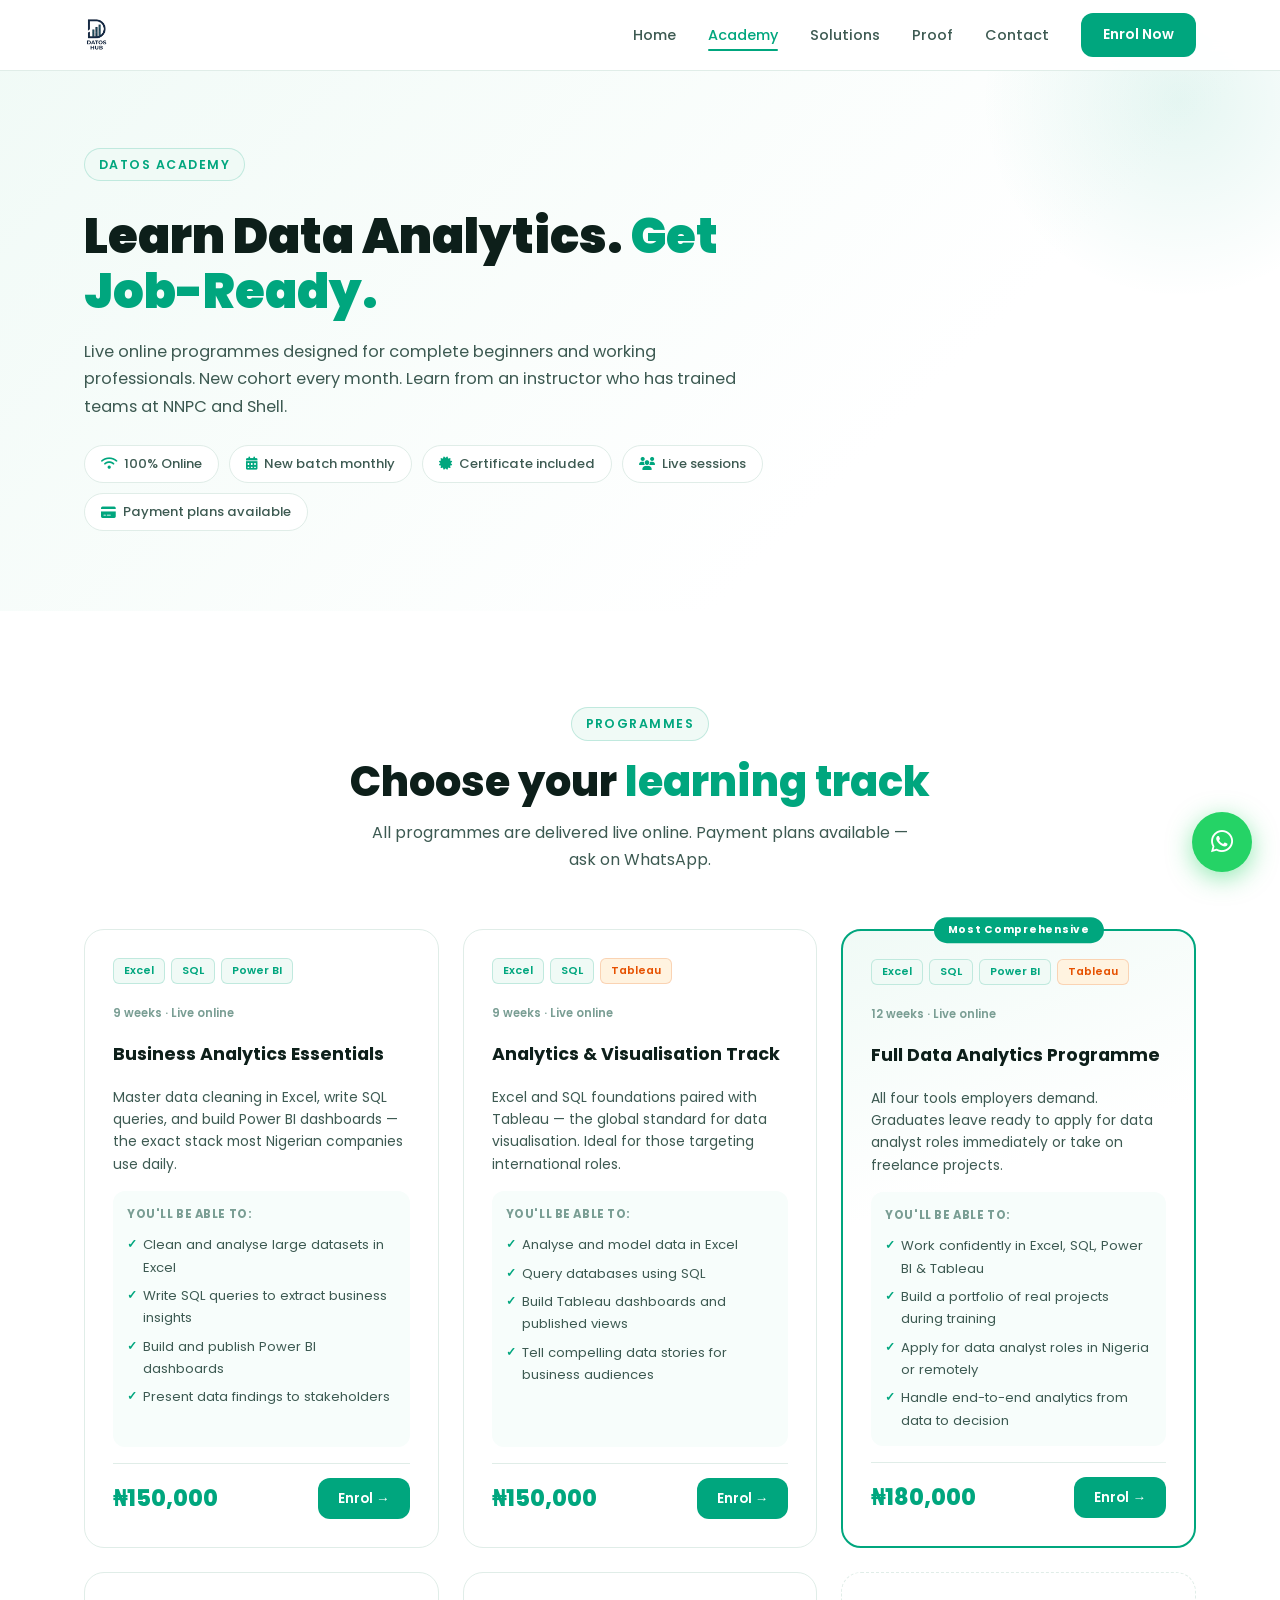
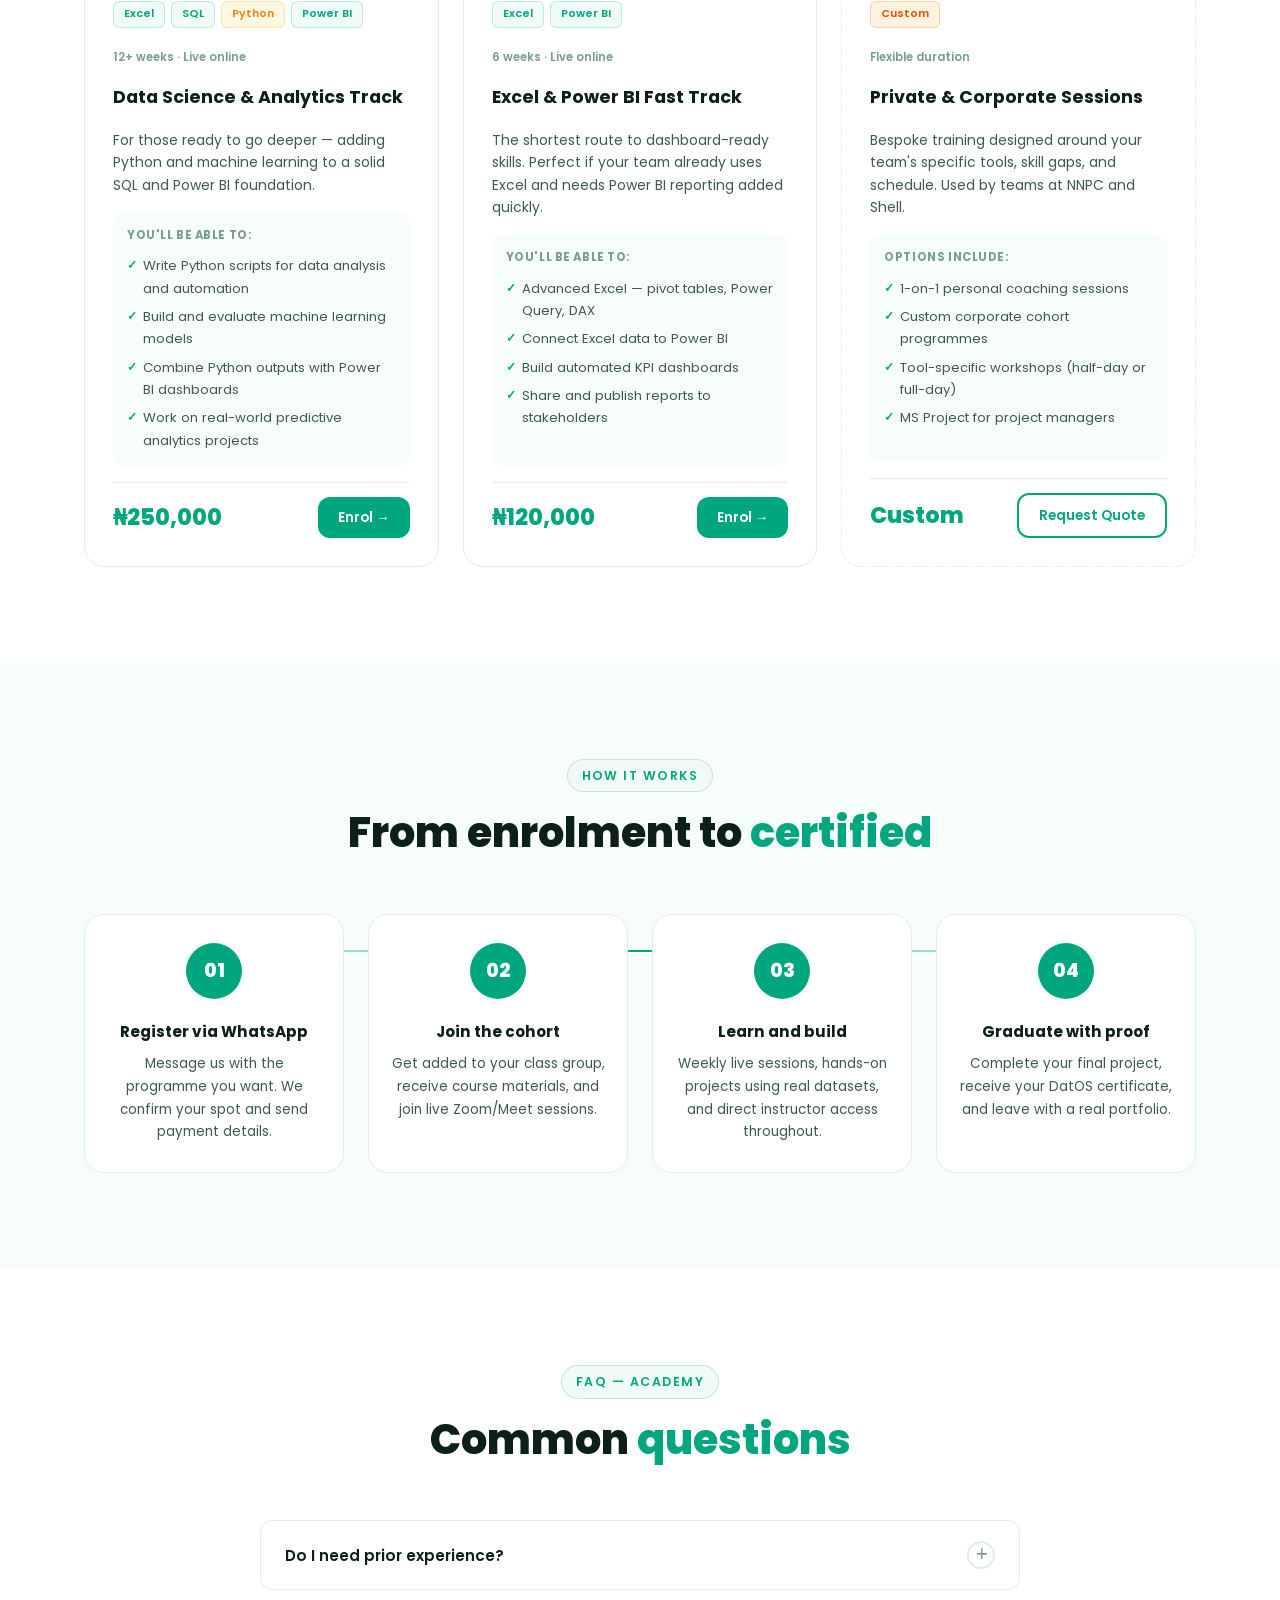
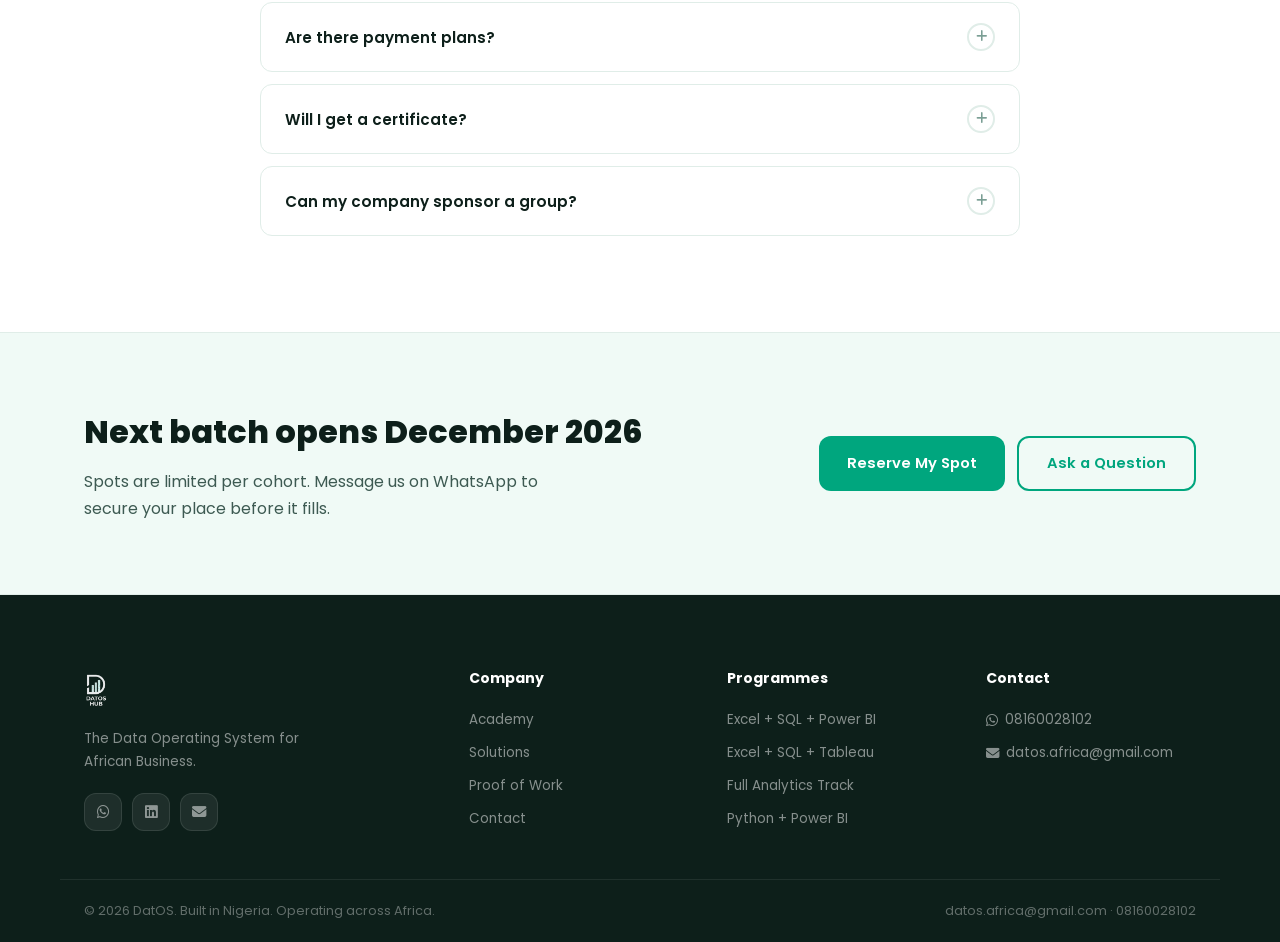
==== academy.html @ 46f7a144 "Add files via upload" ====
<!DOCTYPE html>
<html lang="en">
<head>
  <meta charset="UTF-8"/><meta name="viewport" content="width=device-width, initial-scale=1.0"/>
  <title>DatOS Academy — Data Analytics Programmes</title>
  <meta name="description" content="Live online data analytics training. Excel, SQL, Power BI, Tableau, Python. New batch every month. Individual and corporate enrolment."/>
  <link rel="stylesheet" href="style.css"/>
  <link rel="stylesheet" href="https://cdnjs.cloudflare.com/ajax/libs/font-awesome/6.5.0/css/all.min.css"/>
</head>
<body>
  <nav class="nav" id="nav">
    <div class="nav__inner">
      <a href="index.html" class="nav__logo"><img src="assets/logo-navy.png" alt="DatOS Hub" class="logo-img"/></a>
      <ul class="nav__links">
        <li><a href="index.html">Home</a></li>
        <li><a href="academy.html" class="active">Academy</a></li>
        <li><a href="solutions.html">Solutions</a></li>
        <li><a href="proof.html">Proof</a></li>
        <li><a href="contact.html">Contact</a></li>
      </ul>
      <a href="https://wa.me/2348160028102?text=Hi%20DatOS%2C%20I%27d%20like%20to%20enrol%20in%20a%20programme" target="_blank" class="btn btn--green nav__cta">Enrol Now</a>
      <button class="hamburger" id="hamburger"><span></span><span></span><span></span></button>
    </div>
    <div class="mobile-menu" id="mobileMenu">
      <ul>
        <li><a href="index.html" class="mobile-link">Home</a></li>
        <li><a href="academy.html" class="mobile-link">Academy</a></li>
        <li><a href="solutions.html" class="mobile-link">Solutions</a></li>
        <li><a href="proof.html" class="mobile-link">Proof</a></li>
        <li><a href="contact.html" class="mobile-link">Contact</a></li>
        <li class="mobile-cta"><a href="https://wa.me/2348160028102?text=Hi%20DatOS%2C%20I%27d%20like%20to%20enrol%20in%20a%20programme" target="_blank" class="btn btn--green btn--full">Enrol Now →</a></li>
      </ul>
    </div>
  </nav>

  <section class="page-hero">
    <div class="container">
      <div class="page-hero__inner">
        <span class="eyebrow">DatOS Academy</span>
        <h1 class="page-hero__title">Learn Data Analytics. <em>Get Job-Ready.</em></h1>
        <p class="page-hero__sub">Live online programmes designed for complete beginners and working professionals. New cohort every month. Learn from an instructor who has trained teams at NNPC and Shell.</p>
        <div class="page-hero__badges">
          <span><i class="fa-solid fa-wifi"></i> 100% Online</span>
          <span><i class="fa-solid fa-calendar-days"></i> New batch monthly</span>
          <span><i class="fa-solid fa-certificate"></i> Certificate included</span>
          <span><i class="fa-solid fa-users"></i> Live sessions</span>
          <span><i class="fa-solid fa-credit-card"></i> Payment plans available</span>
        </div>
      </div>
    </div>
  </section>

  <section class="section">
    <div class="container">
      <div class="section-header section-header--center">
        <span class="eyebrow">Programmes</span>
        <h2 class="section-title">Choose your <em>learning track</em></h2>
        <p class="section-sub">All programmes are delivered live online. Payment plans available — ask on WhatsApp.</p>
      </div>
      <div class="programmes__grid">

        <div class="prog-card reveal">
          <div class="prog-card__tools"><span class="tool-tag">Excel</span><span class="tool-tag">SQL</span><span class="tool-tag">Power BI</span></div>
          <div class="prog-card__duration">9 weeks · Live online</div>
          <h3>Business Analytics Essentials</h3>
          <p>Master data cleaning in Excel, write SQL queries, and build Power BI dashboards — the exact stack most Nigerian companies use daily.</p>
          <div class="prog-card__outcomes">
            <div class="prog-card__outcomes-label">You'll be able to:</div>
            <ul>
              <li>Clean and analyse large datasets in Excel</li>
              <li>Write SQL queries to extract business insights</li>
              <li>Build and publish Power BI dashboards</li>
              <li>Present data findings to stakeholders</li>
            </ul>
          </div>
          <div class="prog-card__footer">
            <div class="prog-card__price">₦150,000</div>
            <a href="https://wa.me/2348160028102?text=Hi%20DatOS%2C%20I%27d%20like%20to%20enrol%20in%20a%20programme%20%E2%80%94%20please%20share%20more%20details" target="_blank" class="btn btn--green btn--sm">Enrol →</a>
          </div>
        </div>

        <div class="prog-card reveal">
          <div class="prog-card__tools"><span class="tool-tag">Excel</span><span class="tool-tag">SQL</span><span class="tool-tag tool-tag--alt">Tableau</span></div>
          <div class="prog-card__duration">9 weeks · Live online</div>
          <h3>Analytics & Visualisation Track</h3>
          <p>Excel and SQL foundations paired with Tableau — the global standard for data visualisation. Ideal for those targeting international roles.</p>
          <div class="prog-card__outcomes">
            <div class="prog-card__outcomes-label">You'll be able to:</div>
            <ul>
              <li>Analyse and model data in Excel</li>
              <li>Query databases using SQL</li>
              <li>Build Tableau dashboards and published views</li>
              <li>Tell compelling data stories for business audiences</li>
            </ul>
          </div>
          <div class="prog-card__footer">
            <div class="prog-card__price">₦150,000</div>
            <a href="https://wa.me/2348160028102?text=Hi%20DatOS%2C%20I%27d%20like%20to%20enrol%20in%20a%20programme%20%E2%80%94%20please%20share%20more%20details" target="_blank" class="btn btn--green btn--sm">Enrol →</a>
          </div>
        </div>

        <div class="prog-card prog-card--featured reveal">
          <div class="prog-card__badge">Most Comprehensive</div>
          <div class="prog-card__tools"><span class="tool-tag">Excel</span><span class="tool-tag">SQL</span><span class="tool-tag">Power BI</span><span class="tool-tag tool-tag--alt">Tableau</span></div>
          <div class="prog-card__duration">12 weeks · Live online</div>
          <h3>Full Data Analytics Programme</h3>
          <p>All four tools employers demand. Graduates leave ready to apply for data analyst roles immediately or take on freelance projects.</p>
          <div class="prog-card__outcomes">
            <div class="prog-card__outcomes-label">You'll be able to:</div>
            <ul>
              <li>Work confidently in Excel, SQL, Power BI & Tableau</li>
              <li>Build a portfolio of real projects during training</li>
              <li>Apply for data analyst roles in Nigeria or remotely</li>
              <li>Handle end-to-end analytics from data to decision</li>
            </ul>
          </div>
          <div class="prog-card__footer">
            <div class="prog-card__price">₦180,000</div>
            <a href="https://wa.me/2348160028102?text=Hi%20DatOS%2C%20I%27d%20like%20to%20enrol%20in%20a%20programme%20%E2%80%94%20please%20share%20more%20details" target="_blank" class="btn btn--green btn--sm">Enrol →</a>
          </div>
        </div>

        <div class="prog-card reveal">
          <div class="prog-card__tools"><span class="tool-tag">Excel</span><span class="tool-tag">SQL</span><span class="tool-tag tool-tag--py">Python</span><span class="tool-tag">Power BI</span></div>
          <div class="prog-card__duration">12+ weeks · Live online</div>
          <h3>Data Science & Analytics Track</h3>
          <p>For those ready to go deeper — adding Python and machine learning to a solid SQL and Power BI foundation.</p>
          <div class="prog-card__outcomes">
            <div class="prog-card__outcomes-label">You'll be able to:</div>
            <ul>
              <li>Write Python scripts for data analysis and automation</li>
              <li>Build and evaluate machine learning models</li>
              <li>Combine Python outputs with Power BI dashboards</li>
              <li>Work on real-world predictive analytics projects</li>
            </ul>
          </div>
          <div class="prog-card__footer">
            <div class="prog-card__price">₦250,000</div>
            <a href="https://wa.me/2348160028102?text=Hi%20DatOS%2C%20I%27d%20like%20to%20enrol%20in%20a%20programme%20%E2%80%94%20please%20share%20more%20details" target="_blank" class="btn btn--green btn--sm">Enrol →</a>
          </div>
        </div>

        <div class="prog-card reveal">
          <div class="prog-card__tools"><span class="tool-tag">Excel</span><span class="tool-tag">Power BI</span></div>
          <div class="prog-card__duration">6 weeks · Live online</div>
          <h3>Excel & Power BI Fast Track</h3>
          <p>The shortest route to dashboard-ready skills. Perfect if your team already uses Excel and needs Power BI reporting added quickly.</p>
          <div class="prog-card__outcomes">
            <div class="prog-card__outcomes-label">You'll be able to:</div>
            <ul>
              <li>Advanced Excel — pivot tables, Power Query, DAX</li>
              <li>Connect Excel data to Power BI</li>
              <li>Build automated KPI dashboards</li>
              <li>Share and publish reports to stakeholders</li>
            </ul>
          </div>
          <div class="prog-card__footer">
            <div class="prog-card__price">₦120,000</div>
            <a href="https://wa.me/2348160028102?text=Hi%20DatOS%2C%20I%27d%20like%20to%20enrol%20in%20a%20programme%20%E2%80%94%20please%20share%20more%20details" target="_blank" class="btn btn--green btn--sm">Enrol →</a>
          </div>
        </div>

        <div class="prog-card reveal" style="border-style:dashed;">
          <div class="prog-card__tools"><span class="tool-tag" style="background:#fff3e0;color:#e65100;border-color:rgba(230,81,0,0.2)">Custom</span></div>
          <div class="prog-card__duration">Flexible duration</div>
          <h3>Private & Corporate Sessions</h3>
          <p>Bespoke training designed around your team's specific tools, skill gaps, and schedule. Used by teams at NNPC and Shell.</p>
          <div class="prog-card__outcomes">
            <div class="prog-card__outcomes-label">Options include:</div>
            <ul>
              <li>1-on-1 personal coaching sessions</li>
              <li>Custom corporate cohort programmes</li>
              <li>Tool-specific workshops (half-day or full-day)</li>
              <li>MS Project for project managers</li>
            </ul>
          </div>
          <div class="prog-card__footer">
            <div class="prog-card__price">Custom</div>
            <a href="https://wa.me/2348160028102?text=Hi%20DatOS%2C%20I%27d%20like%20to%20request%20a%20quote%20for%20private%20or%20corporate%20training" target="_blank" class="btn btn--outline btn--sm">Request Quote</a>
          </div>
        </div>

      </div>
    </div>
  </section>

  <section class="section section--alt">
    <div class="container">
      <div class="section-header section-header--center">
        <span class="eyebrow">How It Works</span>
        <h2 class="section-title">From enrolment to <em>certified</em></h2>
      </div>
      <div class="steps__grid">
        <div class="step reveal"><div class="step__num">01</div><h4>Register via WhatsApp</h4><p>Message us with the programme you want. We confirm your spot and send payment details.</p></div>
        <div class="step reveal"><div class="step__num">02</div><h4>Join the cohort</h4><p>Get added to your class group, receive course materials, and join live Zoom/Meet sessions.</p></div>
        <div class="step reveal"><div class="step__num">03</div><h4>Learn and build</h4><p>Weekly live sessions, hands-on projects using real datasets, and direct instructor access throughout.</p></div>
        <div class="step reveal"><div class="step__num">04</div><h4>Graduate with proof</h4><p>Complete your final project, receive your DatOS certificate, and leave with a real portfolio.</p></div>
      </div>
    </div>
  </section>

  <section class="section">
    <div class="container">
      <div class="section-header section-header--center">
        <span class="eyebrow">FAQ — Academy</span>
        <h2 class="section-title">Common <em>questions</em></h2>
      </div>
      <div class="faq__list">
        <div class="faq-item"><div class="faq-question">Do I need prior experience?<span class="faq-icon"><i class="fa-solid fa-plus"></i></span></div><div class="faq-answer"><div class="faq-answer-inner">No. All programmes are designed to start from scratch. If you can use a computer and show up consistently, you can complete any of our courses.</div></div></div>
        <div class="faq-item"><div class="faq-question">Are there payment plans?<span class="faq-icon"><i class="fa-solid fa-plus"></i></span></div><div class="faq-answer"><div class="faq-answer-inner">Yes. We offer flexible payment plans for all programmes. Message us on WhatsApp and we'll work out an arrangement that fits your budget.</div></div></div>
        <div class="faq-item"><div class="faq-question">Will I get a certificate?<span class="faq-icon"><i class="fa-solid fa-plus"></i></span></div><div class="faq-answer"><div class="faq-answer-inner">Yes. Every student who completes their programme receives a DatOS certificate plus a portfolio of real projects built during the course.</div></div></div>
        <div class="faq-item"><div class="faq-question">Can my company sponsor a group?<span class="faq-icon"><i class="fa-solid fa-plus"></i></span></div><div class="faq-answer"><div class="faq-answer-inner">Absolutely. We run corporate cohorts and bespoke programmes for company teams. Contact us for a tailored proposal and group pricing.</div></div></div>
      </div>
    </div>
  </section>

  <section class="cta-strip">
    <div class="container cta-strip__inner">
      <div><h2>Next batch opens <span class="next-batch-date"></span></h2><p>Spots are limited per cohort. Message us on WhatsApp to secure your place before it fills.</p></div>
      <div class="cta-strip__actions">
        <a href="https://wa.me/2348160028102?text=Hi%20DatOS%2C%20I%27d%20like%20to%20reserve%20my%20spot%20in%20the%20next%20batch" target="_blank" class="btn btn--green">Reserve My Spot</a>
        <a href="contact.html" class="btn btn--outline">Ask a Question</a>
      </div>
    </div>
  </section>

  <footer class="footer">
    <div class="container footer__inner">
      <div class="footer__brand"><img src="assets/logo-white.png" alt="DatOS Hub" class="logo-img--white"/><p>The Data Operating System for African Business.</p><div class="footer__socials"><a href="https://wa.me/2348160028102?text=Hi%20DatOS%2C%20I%27d%20like%20to%20chat" target="_blank"><i class="fa-brands fa-whatsapp"></i></a><a href="https://linkedin.com/in/nnaemekadestinedike" target="_blank"><i class="fa-brands fa-linkedin"></i></a><a href="mailto:datos.africa@gmail.com"><i class="fa-solid fa-envelope"></i></a></div></div>
      <div class="footer__col"><h4>Company</h4><ul><li><a href="academy.html">Academy</a></li><li><a href="solutions.html">Solutions</a></li><li><a href="proof.html">Proof of Work</a></li><li><a href="contact.html">Contact</a></li></ul></div>
      <div class="footer__col"><h4>Programmes</h4><ul><li><a href="academy.html">Excel + SQL + Power BI</a></li><li><a href="academy.html">Excel + SQL + Tableau</a></li><li><a href="academy.html">Full Analytics Track</a></li><li><a href="academy.html">Python + Power BI</a></li></ul></div>
      <div class="footer__col"><h4>Contact</h4><ul><li><a href="https://wa.me/2348160028102?text=Hi%20DatOS%2C%20I%27d%20like%20to%20chat" target="_blank"><i class="fa-brands fa-whatsapp"></i> 08160028102</a></li><li><a href="mailto:datos.africa@gmail.com"><i class="fa-solid fa-envelope"></i> datos.africa@gmail.com</a></li></ul></div>
    </div>
    <div class="container footer__bottom"><span>© 2026 DatOS. Built in Nigeria. Operating across Africa.</span><span>datos.africa@gmail.com · 08160028102</span></div>
  </footer>

  <a href="https://wa.me/2348160028102?text=Hi%20DatOS%2C%20I%27d%20like%20to%20chat" target="_blank" class="wa-float"><i class="fa-brands fa-whatsapp"></i><span class="wa-float__tooltip">Chat with us</span></a>
  <a href="#" class="back-to-top" id="backToTop"><i class="fa-solid fa-arrow-up"></i></a>
  <script src="script.js"></script>
</body>
</html>
---- style.css ----
/* ============================================================
   DATOS DESIGN SYSTEM — WHITE + GREEN
   Primary green:  #00a67e
   Dark green:     #007a5c
   Light green bg: #f0faf6
   Accent green:   #00c896
   Text dark:      #0d1f1a
   Text mid:       #3d5a52
   Text muted:     #7a9e94
   White:          #ffffff
   Border:         #e0ede8
   Font:           Poppins (matches Zion Tech Hub)
============================================================ */

@import url('https://fonts.googleapis.com/css2?family=Poppins:wght@300;400;500;600;700;800;900&display=swap');

:root {
  --green:        #00a67e;
  --green-dark:   #007a5c;
  --green-light:  #f0faf6;
  --green-accent: #00c896;
  --green-glow:   rgba(0,166,126,0.12);
  --white:        #ffffff;
  --bg:           #ffffff;
  --bg-alt:       #f7fdfb;
  --border:       #e0ede8;
  --text:         #0d1f1a;
  --text-2:       #3d5a52;
  --text-muted:   #7a9e94;
  --shadow-sm:    0 2px 12px rgba(0,166,126,0.08);
  --shadow-md:    0 8px 32px rgba(0,166,126,0.12);
  --shadow-lg:    0 20px 60px rgba(0,166,126,0.15);
  --radius:       12px;
  --radius-lg:    20px;
  --radius-xl:    32px;
  --transition:   0.22s cubic-bezier(0.4,0,0.2,1);
  --max-w:        1160px;
  --font:         'Poppins', sans-serif;
}

*, *::before, *::after { box-sizing: border-box; margin: 0; padding: 0; }
html { scroll-behavior: smooth; font-size: 16px; }
body { background: var(--bg); color: var(--text); font-family: var(--font); line-height: 1.7; overflow-x: hidden; }
img { max-width: 100%; display: block; }
a { color: inherit; text-decoration: none; }
ul { list-style: none; }
.container { max-width: var(--max-w); margin: 0 auto; padding: 0 24px; }
.section { padding: 96px 0; }
.section--alt { background: var(--bg-alt); }

/* ── LOGO ── */
.logo { font-family: var(--font); font-weight: 800; font-size: 1.5rem; display: flex; align-items: center; gap: 2px; }
.logo-dat { color: var(--text); }
.logo-os  { color: var(--green); }

/* ── TYPOGRAPHY ── */
.eyebrow {
  display: inline-flex; align-items: center; gap: 8px;
  font-size: 0.78rem; font-weight: 600; letter-spacing: 0.12em;
  text-transform: uppercase; color: var(--green);
  background: var(--green-light); border: 1px solid rgba(0,166,126,0.2);
  padding: 5px 14px; border-radius: 100px; margin-bottom: 16px;
}
.section-title {
  font-size: clamp(1.8rem, 3.5vw, 2.6rem);
  font-weight: 800; line-height: 1.2; color: var(--text);
}
.section-title em { font-style: normal; color: var(--green); }
.section-sub { color: var(--text-2); font-size: 1rem; max-width: 560px; margin-top: 12px; }
.section-header { margin-bottom: 56px; }
.section-header--center { text-align: center; }
.section-header--center .section-sub { margin: 12px auto 0; }

/* ── BUTTONS ── */
.btn {
  display: inline-flex; align-items: center; gap: 8px;
  padding: 13px 28px; border-radius: var(--radius);
  font-family: var(--font); font-weight: 600; font-size: 0.92rem;
  cursor: pointer; border: none; transition: var(--transition);
  white-space: nowrap; text-decoration: none;
}
.btn--green { background: var(--green); color: #fff; }
.btn--green:hover { background: var(--green-dark); transform: translateY(-2px); box-shadow: 0 8px 24px rgba(0,166,126,0.35); }
.btn--outline { background: transparent; color: var(--green); border: 2px solid var(--green); }
.btn--outline:hover { background: var(--green); color: #fff; transform: translateY(-2px); }
.btn--white { background: #fff; color: var(--green); }
.btn--white:hover { background: var(--green-light); transform: translateY(-2px); }
.btn--sm { padding: 9px 20px; font-size: 0.85rem; }
.btn--lg { padding: 16px 36px; font-size: 1rem; }
.btn--full { width: 100%; justify-content: center; }
.btn--icon { width: 44px; height: 44px; padding: 0; justify-content: center; border-radius: 50%; }

/* ── NAV ── */
.nav {
  position: fixed; top: 0; left: 0; right: 0; z-index: 200;
  background: rgba(255,255,255,0.95);
  backdrop-filter: blur(12px);
  border-bottom: 1px solid var(--border);
  transition: var(--transition);
}
.nav__inner {
  max-width: var(--max-w); margin: 0 auto; padding: 0 24px;
  height: 70px; display: flex; align-items: center; gap: 32px;
}
.nav__logo { margin-right: auto; }
.nav__links { display: flex; gap: 32px; }
.nav__links a {
  font-size: 0.9rem; font-weight: 500; color: var(--text-2);
  transition: var(--transition); position: relative; padding-bottom: 2px;
}
.nav__links a::after {
  content: ''; position: absolute; bottom: -4px; left: 0;
  width: 0; height: 2px; background: var(--green); border-radius: 2px;
  transition: var(--transition);
}
.nav__links a:hover, .nav__links a.active { color: var(--green); }
.nav__links a:hover::after, .nav__links a.active::after { width: 100%; }
.nav__cta { padding: 10px 22px; font-size: 0.88rem; }
.hamburger { display: none; flex-direction: column; gap: 5px; background: none; border: none; cursor: pointer; padding: 4px; }
.hamburger span { display: block; width: 24px; height: 2px; background: var(--text); border-radius: 2px; transition: var(--transition); }
.hamburger.open span:nth-child(1) { transform: rotate(45deg) translate(5px,5px); }
.hamburger.open span:nth-child(2) { opacity: 0; }
.hamburger.open span:nth-child(3) { transform: rotate(-45deg) translate(5px,-5px); }

/* ── MOBILE MENU ── */
.mobile-menu {
  position: fixed; top: 70px; left: 0; right: 0;
  background: #fff; border-bottom: 1px solid var(--border);
  z-index: 199; max-height: 0; overflow: hidden; transition: max-height 0.35s ease;
  box-shadow: var(--shadow-md);
}
.mobile-menu.open { max-height: 420px; }
.mobile-menu ul { padding: 24px; display: flex; flex-direction: column; gap: 18px; }
.mobile-menu a { font-weight: 500; color: var(--text-2); font-size: 1rem; transition: var(--transition); }
.mobile-menu a:hover, .mobile-menu a.accent { color: var(--green); }
.mobile-menu .mobile-cta { margin-top: 8px; }

/* ── HERO ── */
.hero {
  padding: 148px 0 96px;
  background: linear-gradient(135deg, #f0faf6 0%, #ffffff 60%);
  position: relative; overflow: hidden;
}
.hero::before {
  content: '';
  position: absolute; top: -200px; right: -200px;
  width: 600px; height: 600px;
  background: radial-gradient(circle, rgba(0,166,126,0.1) 0%, transparent 70%);
  border-radius: 50%; pointer-events: none;
}
.hero::after {
  content: '';
  position: absolute; bottom: -100px; left: -100px;
  width: 400px; height: 400px;
  background: radial-gradient(circle, rgba(0,200,150,0.07) 0%, transparent 70%);
  border-radius: 50%; pointer-events: none;
}
.hero__inner {
  display: grid; grid-template-columns: 1fr 1fr;
  gap: 64px; align-items: center; position: relative; z-index: 1;
}
.hero__tag {
  display: inline-flex; align-items: center; gap: 8px;
  background: var(--green-light); border: 1px solid rgba(0,166,126,0.25);
  color: var(--green); font-size: 0.8rem; font-weight: 600;
  padding: 7px 16px; border-radius: 100px; margin-bottom: 24px;
}
.hero__tag-dot { width: 8px; height: 8px; background: var(--green); border-radius: 50%; animation: blink 2s ease infinite; }
@keyframes blink { 0%,100%{opacity:1;} 50%{opacity:0.3;} }
.hero__title {
  font-size: clamp(2.4rem, 5vw, 3.6rem);
  font-weight: 900; line-height: 1.1; margin-bottom: 20px;
}
.hero__title em { font-style: normal; color: var(--green); }
.hero__sub { color: var(--text-2); font-size: 1.05rem; max-width: 480px; margin-bottom: 36px; }
.hero__actions { display: flex; gap: 14px; flex-wrap: wrap; margin-bottom: 48px; }
.hero__stats { display: flex; gap: 32px; flex-wrap: wrap; }
.hero-stat__num { font-size: 1.8rem; font-weight: 800; color: var(--green); display: block; line-height: 1; }
.hero-stat__label { font-size: 0.78rem; color: var(--text-muted); font-weight: 500; }

.hero__visual { position: relative; }
.hero__card {
  background: #fff; border: 1px solid var(--border);
  border-radius: var(--radius-lg); padding: 32px;
  box-shadow: var(--shadow-lg);
  animation: float 5s ease-in-out infinite alternate;
}
@keyframes float { from{transform:translateY(0);} to{transform:translateY(-12px);} }
.hero__card-header { display: flex; align-items: center; gap: 12px; margin-bottom: 24px; }
.hero__card-icon { width: 48px; height: 48px; background: var(--green-light); border-radius: 12px; display: flex; align-items: center; justify-content: center; color: var(--green); font-size: 1.3rem; flex-shrink: 0; }
.hero__card-title { font-weight: 700; font-size: 1rem; }
.hero__card-sub { font-size: 0.8rem; color: var(--text-muted); }
.hero__card-bars { display: flex; flex-direction: column; gap: 12px; }
.hero__bar-row { display: flex; flex-direction: column; gap: 5px; }
.hero__bar-info { display: flex; justify-content: space-between; font-size: 0.78rem; color: var(--text-2); font-weight: 500; }
.hero__bar-track { height: 8px; background: var(--green-light); border-radius: 100px; overflow: hidden; }
.hero__bar-fill { height: 100%; background: linear-gradient(90deg, var(--green), var(--green-accent)); border-radius: 100px; animation: growBar 1.5s ease both; }
@keyframes growBar { from{width:0;} }

.float-badge {
  position: absolute; display: flex; align-items: center; gap: 10px;
  background: #fff; border: 1px solid var(--border); border-radius: var(--radius);
  padding: 12px 18px; box-shadow: var(--shadow-md); font-size: 0.82rem; font-weight: 600;
  white-space: nowrap;
}
.float-badge i { color: var(--green); font-size: 1rem; }
.fb1 { top: -20px; right: -20px; animation: float 4s ease-in-out infinite alternate; }
.fb2 { bottom: 20px; left: -30px; animation: float 4s 2s ease-in-out infinite alternate; }

/* ── TRUSTED ── */
.trusted {
  background: var(--green-light);
  border-top: 1px solid var(--border);
  border-bottom: 1px solid var(--border);
  padding: 28px 0;
}
.trusted__inner { display: flex; align-items: center; gap: 32px; flex-wrap: wrap; }
.trusted__label { font-size: 0.78rem; font-weight: 600; color: var(--text-muted); text-transform: uppercase; letter-spacing: 0.1em; white-space: nowrap; }
.trusted__logos { display: flex; align-items: center; gap: 10px; flex-wrap: wrap; }
.trusted__co { font-weight: 700; font-size: 0.95rem; color: var(--text-2); padding: 4px 16px; background: #fff; border: 1px solid var(--border); border-radius: 100px; }

/* ── WHAT WE DO ── */
.what__grid { display: grid; grid-template-columns: 1fr 1fr; gap: 28px; }
.what-card {
  background: #fff; border: 1px solid var(--border);
  border-radius: var(--radius-lg); padding: 36px 32px;
  transition: var(--transition); display: flex; flex-direction: column; gap: 18px;
  position: relative; overflow: hidden;
}
.what-card::before {
  content: ''; position: absolute; top: 0; left: 0; right: 0; height: 4px;
  background: linear-gradient(90deg, var(--green), var(--green-accent));
  transform: scaleX(0); transform-origin: left; transition: var(--transition);
}
.what-card:hover { border-color: var(--green); box-shadow: var(--shadow-md); transform: translateY(-4px); }
.what-card:hover::before { transform: scaleX(1); }
.what-card--accent { background: var(--green); color: #fff; border-color: var(--green); }
.what-card--accent::before { background: rgba(255,255,255,0.3); transform: scaleX(1); }
.what-card--accent p, .what-card--accent .what-list li { color: rgba(255,255,255,0.85); }
.what-card--accent .what-card__icon { background: rgba(255,255,255,0.15); color: #fff; }
.what-card--accent .btn { border-color: #fff; color: #fff; }
.what-card--accent .btn:hover { background: #fff; color: var(--green); }
.what-card__icon { width: 56px; height: 56px; background: var(--green-light); border-radius: var(--radius); display: flex; align-items: center; justify-content: center; color: var(--green); font-size: 1.4rem; flex-shrink: 0; }
.what-card h3 { font-size: 1.3rem; font-weight: 700; }
.what-card p { font-size: 0.92rem; }
.what-list { display: flex; flex-direction: column; gap: 8px; flex-grow: 1; }
.what-list li { display: flex; align-items: center; gap: 10px; font-size: 0.88rem; }
.what-list li i { color: var(--green); font-size: 0.8rem; flex-shrink: 0; }
.what-card--accent .what-list li i { color: rgba(255,255,255,0.7); }

/* ── PROGRAMMES ── */
.programmes__grid { display: grid; grid-template-columns: repeat(3, 1fr); gap: 24px; }
.prog-card {
  background: #fff; border: 1px solid var(--border);
  border-radius: var(--radius-lg); padding: 28px;
  display: flex; flex-direction: column; gap: 16px;
  transition: var(--transition); position: relative;
}
.prog-card:hover { border-color: var(--green); box-shadow: var(--shadow-md); transform: translateY(-4px); }
.prog-card--featured { border: 2px solid var(--green); background: linear-gradient(160deg, var(--green-light), #fff 40%); }
.prog-card__badge {
  position: absolute; top: -1px; left: 50%; transform: translate(-50%,-50%);
  background: var(--green); color: #fff;
  font-size: 0.65rem; font-weight: 700; letter-spacing: 0.07em;
  padding: 4px 14px; border-radius: 100px; white-space: nowrap;
}
.prog-card__tools { display: flex; flex-wrap: wrap; gap: 6px; margin-bottom: 4px; }
.tool-tag { font-size: 0.68rem; font-weight: 600; padding: 3px 10px; border-radius: 6px; background: var(--green-light); color: var(--green); border: 1px solid rgba(0,166,126,0.2); }
.tool-tag--alt { background: #fff3e0; color: #e65100; border-color: rgba(230,81,0,0.2); }
.tool-tag--py { background: #fff8e1; color: #f57f17; border-color: rgba(245,127,23,0.2); }
.prog-card__duration { font-size: 0.72rem; font-weight: 600; color: var(--text-muted); }
.prog-card h3 { font-size: 1.1rem; font-weight: 700; color: var(--text); }
.prog-card p { color: var(--text-2); font-size: 0.87rem; line-height: 1.6; }
.prog-card__outcomes { background: var(--bg-alt); border-radius: var(--radius); padding: 14px; flex-grow: 1; }
.prog-card__outcomes-label { font-size: 0.72rem; font-weight: 700; color: var(--text-muted); text-transform: uppercase; letter-spacing: 0.05em; margin-bottom: 10px; }
.prog-card__outcomes ul { display: flex; flex-direction: column; gap: 6px; }
.prog-card__outcomes li { font-size: 0.82rem; color: var(--text-2); padding-left: 16px; position: relative; }
.prog-card__outcomes li::before { content: '✓'; position: absolute; left: 0; color: var(--green); font-weight: 700; font-size: 0.75rem; }
.prog-card__footer { display: flex; justify-content: space-between; align-items: center; padding-top: 14px; border-top: 1px solid var(--border); }
.prog-card__price { font-size: 1.4rem; font-weight: 800; color: var(--green); }

/* ── HOW IT WORKS ── */
.steps__grid { display: grid; grid-template-columns: repeat(4,1fr); gap: 24px; position: relative; }
.steps__grid::before {
  content: ''; position: absolute; top: 36px; left: 10%; right: 10%; height: 2px;
  background: linear-gradient(90deg, var(--green-light), var(--green), var(--green-light));
  z-index: 0;
}
.step { text-align: center; padding: 28px 20px; background: #fff; border: 1px solid var(--border); border-radius: var(--radius-lg); position: relative; z-index: 1; transition: var(--transition); }
.step:hover { border-color: var(--green); box-shadow: var(--shadow-sm); }
.step__num { width: 56px; height: 56px; background: var(--green); color: #fff; border-radius: 50%; display: flex; align-items: center; justify-content: center; font-size: 1.2rem; font-weight: 800; margin: 0 auto 20px; }
.step h4 { font-weight: 700; font-size: 0.95rem; margin-bottom: 8px; }
.step p { font-size: 0.84rem; color: var(--text-2); }

/* ── SOLUTIONS / SERVICES ── */
.services__grid { display: grid; grid-template-columns: repeat(2,1fr); gap: 24px; }
.svc-card {
  background: #fff; border: 1px solid var(--border);
  border-radius: var(--radius-lg); padding: 32px 28px;
  display: flex; flex-direction: column; gap: 14px;
  position: relative; transition: var(--transition);
}
.svc-card:hover { border-color: var(--green); box-shadow: var(--shadow-md); transform: translateY(-3px); }
.svc-card--featured { border: 2px solid var(--green); background: linear-gradient(160deg, var(--green-light), #fff 50%); }
.svc-card__ribbon {
  position: absolute; top: -1px; right: 28px; transform: translateY(-50%);
  background: var(--green); color: #fff; font-size: 0.65rem; font-weight: 700;
  letter-spacing: 0.06em; padding: 4px 14px; border-radius: 100px;
}
.svc-card__icon { width: 52px; height: 52px; background: var(--green-light); border-radius: var(--radius); display: flex; align-items: center; justify-content: center; color: var(--green); font-size: 1.3rem; }
.svc-card__tag { font-size: 0.7rem; font-weight: 600; text-transform: uppercase; letter-spacing: 0.06em; color: var(--text-muted); }
.svc-card h3 { font-size: 1.15rem; font-weight: 700; }
.svc-card p { color: var(--text-2); font-size: 0.88rem; }
.svc-list { display: flex; flex-direction: column; flex-grow: 1; }
.svc-list li { display: flex; align-items: center; gap: 10px; font-size: 0.85rem; color: var(--text-2); padding: 9px 0; border-top: 1px solid var(--border); }
.svc-list li:first-child { border-top: none; }
.svc-list li i { color: var(--green); font-size: 0.8rem; flex-shrink: 0; }

/* ── WHO WE SERVE ── */
.serve__grid { display: grid; grid-template-columns: repeat(4,1fr); gap: 20px; }
.serve-card { background: #fff; border: 1px solid var(--border); border-radius: var(--radius-lg); padding: 28px 24px; text-align: center; transition: var(--transition); }
.serve-card:hover { border-color: var(--green); box-shadow: var(--shadow-sm); transform: translateY(-3px); }
.serve-card__icon { width: 60px; height: 60px; background: var(--green-light); border-radius: 50%; display: flex; align-items: center; justify-content: center; color: var(--green); font-size: 1.4rem; margin: 0 auto 16px; }
.serve-card h4 { font-weight: 700; font-size: 0.95rem; margin-bottom: 8px; }
.serve-card p { font-size: 0.83rem; color: var(--text-2); line-height: 1.55; }

/* ── PROOF / PROJECTS ── */
.proof__grid { display: grid; grid-template-columns: 1fr 1fr; gap: 24px; }
.proof-card { background: #fff; border: 1px solid var(--border); border-radius: var(--radius-lg); padding: 28px; display: flex; flex-direction: column; gap: 14px; transition: var(--transition); }
.proof-card:hover { border-color: var(--green); box-shadow: var(--shadow-md); transform: translateY(-3px); }
.proof-card--wide { grid-column: 1/-1; }
.proof-card__tag { font-size: 0.7rem; font-weight: 700; text-transform: uppercase; letter-spacing: 0.08em; color: var(--green); }
.proof-card h3 { font-size: 1.1rem; font-weight: 700; }
.proof-card p { color: var(--text-2); font-size: 0.88rem; line-height: 1.6; flex-grow: 1; }
.proof-metrics { display: flex; gap: 20px; flex-wrap: wrap; padding: 14px 0; border-top: 1px solid var(--border); border-bottom: 1px solid var(--border); }
.pm-item { font-size: 0.8rem; color: var(--text-muted); }
.pm-item span { display: block; font-size: 1.2rem; font-weight: 800; color: var(--green); }
.proof-tech { display: flex; flex-wrap: wrap; gap: 6px; }
.proof-tech span { font-size: 0.68rem; font-weight: 600; background: var(--green-light); color: var(--green); border: 1px solid rgba(0,166,126,0.2); padding: 3px 10px; border-radius: 6px; }

/* ── TESTIMONIAL ── */
.testimonials__grid { display: grid; grid-template-columns: 1fr 1fr; gap: 24px; }
.testi-card { background: #fff; border: 1px solid var(--border); border-radius: var(--radius-lg); padding: 32px; display: flex; flex-direction: column; gap: 16px; transition: var(--transition); }
.testi-card:hover { border-color: var(--green); box-shadow: var(--shadow-md); }
.testi-card--featured { grid-column: 1/-1; background: var(--green); color: #fff; border-color: var(--green); }
.testi-card--featured blockquote { color: rgba(255,255,255,0.9); }
.testi-card--featured .testi-author strong { color: #fff; }
.testi-card--featured .testi-author span { color: rgba(255,255,255,0.7); }
.testi-stars { color: #fbbf24; font-size: 0.9rem; letter-spacing: 2px; }
blockquote { font-size: 0.95rem; color: var(--text-2); line-height: 1.75; font-style: italic; }
.testi-author { display: flex; align-items: center; gap: 12px; }
.testi-avatar { width: 44px; height: 44px; background: var(--green-light); border-radius: 50%; display: flex; align-items: center; justify-content: center; font-weight: 700; color: var(--green); font-size: 1rem; flex-shrink: 0; }
.testi-card--featured .testi-avatar { background: rgba(255,255,255,0.2); color: #fff; }
.testi-author strong { display: block; font-size: 0.88rem; font-weight: 600; }
.testi-author span { font-size: 0.78rem; color: var(--text-muted); }

/* ── FAQ ── */
.faq__list { max-width: 760px; margin: 0 auto; display: flex; flex-direction: column; gap: 12px; }
.faq-item { background: #fff; border: 1px solid var(--border); border-radius: var(--radius); overflow: hidden; transition: var(--transition); }
.faq-item.open { border-color: var(--green); box-shadow: var(--shadow-sm); }
.faq-question {
  display: flex; justify-content: space-between; align-items: center;
  padding: 20px 24px; cursor: pointer; font-weight: 600; font-size: 0.95rem;
  gap: 16px; user-select: none;
}
.faq-question:hover { color: var(--green); }
.faq-icon { width: 28px; height: 28px; border-radius: 50%; border: 2px solid var(--border); display: flex; align-items: center; justify-content: center; flex-shrink: 0; color: var(--text-muted); font-size: 0.8rem; transition: var(--transition); }
.faq-item.open .faq-icon { background: var(--green); border-color: var(--green); color: #fff; transform: rotate(45deg); }
.faq-answer { max-height: 0; overflow: hidden; transition: max-height 0.35s ease, padding 0.2s ease; }
.faq-answer-inner { padding: 0 24px 20px; font-size: 0.9rem; color: var(--text-2); line-height: 1.7; }

/* ── NEWSLETTER ── */
.newsletter {
  background: linear-gradient(135deg, var(--green) 0%, var(--green-dark) 100%);
  padding: 72px 0; position: relative; overflow: hidden;
}
.newsletter::before {
  content: ''; position: absolute; top: -100px; right: -100px;
  width: 400px; height: 400px;
  background: rgba(255,255,255,0.06); border-radius: 50%;
}
.newsletter__inner { text-align: center; position: relative; z-index: 1; max-width: 560px; margin: 0 auto; }
.newsletter h2 { font-size: clamp(1.6rem, 3vw, 2.2rem); font-weight: 800; color: #fff; margin-bottom: 12px; }
.newsletter p { color: rgba(255,255,255,0.85); margin-bottom: 32px; }
.newsletter__form { display: flex; gap: 12px; max-width: 440px; margin: 0 auto; }
.newsletter__input {
  flex: 1; padding: 13px 18px; border: none; border-radius: var(--radius);
  font-family: var(--font); font-size: 0.9rem; outline: none;
  background: rgba(255,255,255,0.15); color: #fff;
  border: 1px solid rgba(255,255,255,0.3);
}
.newsletter__input::placeholder { color: rgba(255,255,255,0.6); }
.newsletter__input:focus { background: rgba(255,255,255,0.22); border-color: rgba(255,255,255,0.6); }
.newsletter__success { display: none; color: rgba(255,255,255,0.9); font-size: 0.9rem; margin-top: 12px; }
.newsletter__success.show { display: block; }

/* ── TRAINING STATS ── */
.tstats__grid { display: grid; grid-template-columns: repeat(4,1fr); gap: 20px; }
.tstat-card { background: #fff; border: 1px solid var(--border); border-radius: var(--radius-lg); padding: 28px 24px; text-align: center; transition: var(--transition); }
.tstat-card:hover { border-color: var(--green); box-shadow: var(--shadow-sm); }
.tstat-card__num { font-size: 2.2rem; font-weight: 900; color: var(--green); display: block; line-height: 1; margin-bottom: 8px; }
.tstat-card__label { font-size: 0.85rem; color: var(--text-2); font-weight: 500; }

/* ── CTA STRIP ── */
.cta-strip { background: var(--green-light); border-top: 1px solid var(--border); border-bottom: 1px solid var(--border); padding: 72px 0; }
.cta-strip__inner { display: flex; align-items: center; justify-content: space-between; gap: 40px; flex-wrap: wrap; }
.cta-strip h2 { font-size: clamp(1.4rem, 3vw, 2rem); font-weight: 800; margin-bottom: 8px; }
.cta-strip p { color: var(--text-2); max-width: 460px; }
.cta-strip__actions { display: flex; gap: 12px; flex-wrap: wrap; flex-shrink: 0; }

/* ── FLOATING WHATSAPP ── */
.wa-float {
  position: fixed; bottom: 28px; right: 28px; z-index: 999;
  width: 60px; height: 60px; background: #25d366; border-radius: 50%;
  display: flex; align-items: center; justify-content: center;
  font-size: 1.6rem; color: #fff; box-shadow: 0 6px 24px rgba(37,211,102,0.5);
  transition: var(--transition); cursor: pointer; text-decoration: none;
  animation: wa-pulse 3s ease infinite;
}
.wa-float:hover { transform: scale(1.1); box-shadow: 0 10px 32px rgba(37,211,102,0.6); }
@keyframes wa-pulse { 0%,100%{box-shadow:0 6px 24px rgba(37,211,102,0.5);} 50%{box-shadow:0 6px 32px rgba(37,211,102,0.8);} }
.wa-float__tooltip {
  position: absolute; right: 70px; background: #fff;
  border: 1px solid var(--border); border-radius: var(--radius);
  padding: 8px 14px; font-size: 0.8rem; font-weight: 600; color: var(--text);
  white-space: nowrap; box-shadow: var(--shadow-sm);
  opacity: 0; pointer-events: none; transition: var(--transition);
}
.wa-float:hover .wa-float__tooltip { opacity: 1; }

/* ── BACK TO TOP ── */
.back-to-top {
  position: fixed; bottom: 100px; right: 28px; z-index: 998;
  width: 44px; height: 44px; background: #fff; border: 1px solid var(--border);
  border-radius: 50%; display: flex; align-items: center; justify-content: center;
  color: var(--green); font-size: 1rem; box-shadow: var(--shadow-sm);
  cursor: pointer; transition: var(--transition); opacity: 0; pointer-events: none;
  text-decoration: none;
}
.back-to-top.visible { opacity: 1; pointer-events: all; }
.back-to-top:hover { background: var(--green); color: #fff; border-color: var(--green); }

/* ── PAGE HERO ── */
.page-hero {
  padding: 148px 0 80px;
  background: linear-gradient(135deg, var(--green-light), #fff 70%);
  position: relative; overflow: hidden;
}
.page-hero::before {
  content: ''; position: absolute; top: -100px; right: -100px;
  width: 400px; height: 400px;
  background: radial-gradient(circle, rgba(0,166,126,0.1), transparent 70%);
  border-radius: 50%; pointer-events: none;
}
.page-hero__inner { position: relative; z-index: 1; max-width: 680px; }
.page-hero__title { font-size: clamp(2rem, 4.5vw, 3rem); font-weight: 900; line-height: 1.15; margin: 12px 0 18px; }
.page-hero__title em { font-style: normal; color: var(--green); }
.page-hero__sub { color: var(--text-2); font-size: 1.02rem; }
.page-hero__badges { display: flex; flex-wrap: wrap; gap: 10px; margin-top: 24px; }
.page-hero__badges span { display: inline-flex; align-items: center; gap: 7px; background: #fff; border: 1px solid var(--border); border-radius: 100px; padding: 7px 16px; font-size: 0.82rem; font-weight: 500; color: var(--text-2); }
.page-hero__badges span i { color: var(--green); }

/* ── CONTACT ── */
.contact__grid { display: grid; grid-template-columns: 1fr 1.2fr; gap: 80px; align-items: start; }
.contact__info h3 { font-size: 1.4rem; font-weight: 700; margin-bottom: 10px; }
.contact__info-sub { color: var(--text-2); margin-bottom: 28px; font-size: 0.93rem; }
.contact__channels { display: flex; flex-direction: column; gap: 12px; margin-bottom: 28px; }
.contact__channel { display: flex; align-items: center; gap: 16px; background: #fff; border: 1px solid var(--border); border-radius: var(--radius); padding: 16px 20px; transition: var(--transition); }
.contact__channel:hover { border-color: var(--green); box-shadow: var(--shadow-sm); }
.contact__channel-icon { width: 44px; height: 44px; border-radius: 10px; display: flex; align-items: center; justify-content: center; font-size: 1.1rem; flex-shrink: 0; }
.contact__channel strong { display: block; font-size: 0.9rem; font-weight: 600; }
.contact__channel span { font-size: 0.8rem; color: var(--text-muted); }
.contact__channel-arrow { color: var(--text-muted); margin-left: auto; font-size: 0.8rem; }
.contact__note-label { font-size: 0.75rem; font-weight: 700; text-transform: uppercase; letter-spacing: 0.06em; color: var(--text-muted); margin-bottom: 10px; }
.contact__note-list { display: flex; flex-direction: column; gap: 8px; }
.contact__note-list li { display: flex; align-items: flex-start; gap: 10px; font-size: 0.87rem; color: var(--text-2); }
.contact__note-list li i { color: var(--green); margin-top: 3px; flex-shrink: 0; font-size: 0.78rem; }

.contact__form-wrap { background: #fff; border: 1px solid var(--border); border-radius: var(--radius-lg); padding: 36px; box-shadow: var(--shadow-sm); }
.contact__form-wrap h3 { font-size: 1.2rem; font-weight: 700; margin-bottom: 6px; }
.contact__form-sub { font-size: 0.85rem; color: var(--text-muted); margin-bottom: 24px; }
.contact__form { display: flex; flex-direction: column; gap: 16px; }
.form-group { display: flex; flex-direction: column; gap: 6px; }
.form-group label { font-size: 0.8rem; font-weight: 600; color: var(--text-2); }
.form-group input, .form-group textarea, .form-group select {
  background: var(--bg-alt); border: 1.5px solid var(--border);
  border-radius: var(--radius); color: var(--text);
  font-family: var(--font); font-size: 0.9rem;
  padding: 12px 16px; outline: none; transition: var(--transition); resize: vertical;
}
.form-group input:focus, .form-group textarea:focus, .form-group select:focus { border-color: var(--green); box-shadow: 0 0 0 3px rgba(0,166,126,0.1); background: #fff; }
.form-group input::placeholder, .form-group textarea::placeholder { color: var(--text-muted); }
.form-group select { -webkit-appearance: none; appearance: none; cursor: pointer; }
.form-success { display: none; align-items: center; gap: 8px; color: var(--green); font-size: 0.88rem; font-weight: 600; }
.form-success.visible { display: flex; }
.form-success i { font-size: 1rem; }

/* ── FOOTER ── */
.footer { background: #0d1f1a; color: #e8f5f2; padding: 72px 0 0; }
.footer__inner { display: grid; grid-template-columns: 1.6fr 1fr 1fr 1fr; gap: 48px; padding-bottom: 48px; border-bottom: 1px solid rgba(255,255,255,0.08); }
.footer__brand .logo-dat { color: #fff; }
.footer__brand .logo-os { color: var(--green-accent); }
.footer__brand p { font-size: 0.85rem; color: rgba(255,255,255,0.5); margin: 12px 0 20px; max-width: 220px; }
.footer__socials { display: flex; gap: 10px; }
.footer__socials a { width: 38px; height: 38px; background: rgba(255,255,255,0.07); border: 1px solid rgba(255,255,255,0.1); border-radius: var(--radius); display: flex; align-items: center; justify-content: center; color: rgba(255,255,255,0.5); transition: var(--transition); font-size: 0.9rem; }
.footer__socials a:hover { background: var(--green); border-color: var(--green); color: #fff; }
.footer__col h4 { font-size: 0.88rem; font-weight: 700; margin-bottom: 18px; color: #fff; }
.footer__col ul { display: flex; flex-direction: column; gap: 10px; }
.footer__col a { font-size: 0.84rem; color: rgba(255,255,255,0.5); transition: var(--transition); display: flex; align-items: center; gap: 7px; }
.footer__col a:hover { color: var(--green-accent); }
.footer__bottom { padding: 20px 24px; display: flex; justify-content: space-between; align-items: center; flex-wrap: wrap; gap: 12px; max-width: var(--max-w); margin: 0 auto; font-size: 0.8rem; color: rgba(255,255,255,0.35); }

/* ── 404 ── */
.error-page { min-height: 100vh; display: flex; align-items: center; justify-content: center; text-align: center; padding: 40px 24px; background: var(--green-light); }
.error-page__num { font-size: 8rem; font-weight: 900; color: var(--green); line-height: 1; opacity: 0.25; }
.error-page h2 { font-size: 1.8rem; font-weight: 700; margin: -20px 0 12px; }
.error-page p { color: var(--text-2); margin-bottom: 32px; }

/* ── SCROLL REVEAL ── */
.reveal { opacity: 0; transform: translateY(24px); transition: opacity 0.55s ease, transform 0.55s ease; }
.reveal.visible { opacity: 1; transform: translateY(0); }

/* ── SCROLLBAR ── */
::-webkit-scrollbar { width: 6px; }
::-webkit-scrollbar-track { background: #f0faf6; }
::-webkit-scrollbar-thumb { background: var(--green); border-radius: 3px; }

/* ── RESPONSIVE ── */
@media (max-width: 1024px) {
  .hero__inner { grid-template-columns: 1fr; text-align: center; }
  .hero__sub, .hero__actions, .hero__stats { margin-left: auto; margin-right: auto; justify-content: center; }
  .hero__visual { display: none; }
  .what__grid { grid-template-columns: 1fr; }
  .contact__grid { grid-template-columns: 1fr; gap: 48px; }
  .footer__inner { grid-template-columns: 1fr 1fr; }
  .serve__grid { grid-template-columns: 1fr 1fr; }
  .steps__grid { grid-template-columns: 1fr 1fr; }
  .steps__grid::before { display: none; }
  .tstats__grid { grid-template-columns: 1fr 1fr; }
}
@media (max-width: 768px) {
  .nav__links, .nav__cta { display: none; }
  .hamburger { display: flex; }
  .programmes__grid { grid-template-columns: 1fr; }
  .services__grid { grid-template-columns: 1fr; }
  .proof__grid { grid-template-columns: 1fr; }
  .testimonials__grid { grid-template-columns: 1fr; }
  .testimonials__grid .testi-card--featured { grid-column: auto; }
  .section { padding: 64px 0; }
  .cta-strip__inner { flex-direction: column; text-align: center; }
  .cta-strip__actions { justify-content: center; }
  .newsletter__form { flex-direction: column; }
  .wa-float { bottom: 20px; right: 20px; width: 54px; height: 54px; }
  .back-to-top { bottom: 86px; right: 20px; }
}
@media (max-width: 480px) {
  .hero__title { font-size: 2.1rem; }
  .serve__grid { grid-template-columns: 1fr; }
  .tstats__grid { grid-template-columns: 1fr 1fr; }
  .footer__inner { grid-template-columns: 1fr; }
  .footer__bottom { flex-direction: column; text-align: center; }
  .contact__form-wrap { padding: 24px; }
}

/* ============================================================
   LOGO IMAGE — replaces text wordmark
   .logo-img      = nav + page use (navy variant)
   .logo-img--white = footer use (white variant)
   Object-fit contain keeps the logo from distorting
   regardless of container size.
============================================================ */
.logo-img {
  height: 48px;
  width: auto;
  max-width: 160px;
  object-fit: contain;
  display: block;
}
.logo-img--white {
  height: 48px;
  width: auto;
  max-width: 160px;
  object-fit: contain;
  display: block;
}
/* Slightly smaller in mobile nav */
@media (max-width: 768px) {
  .logo-img, .logo-img--white { height: 40px; }
}
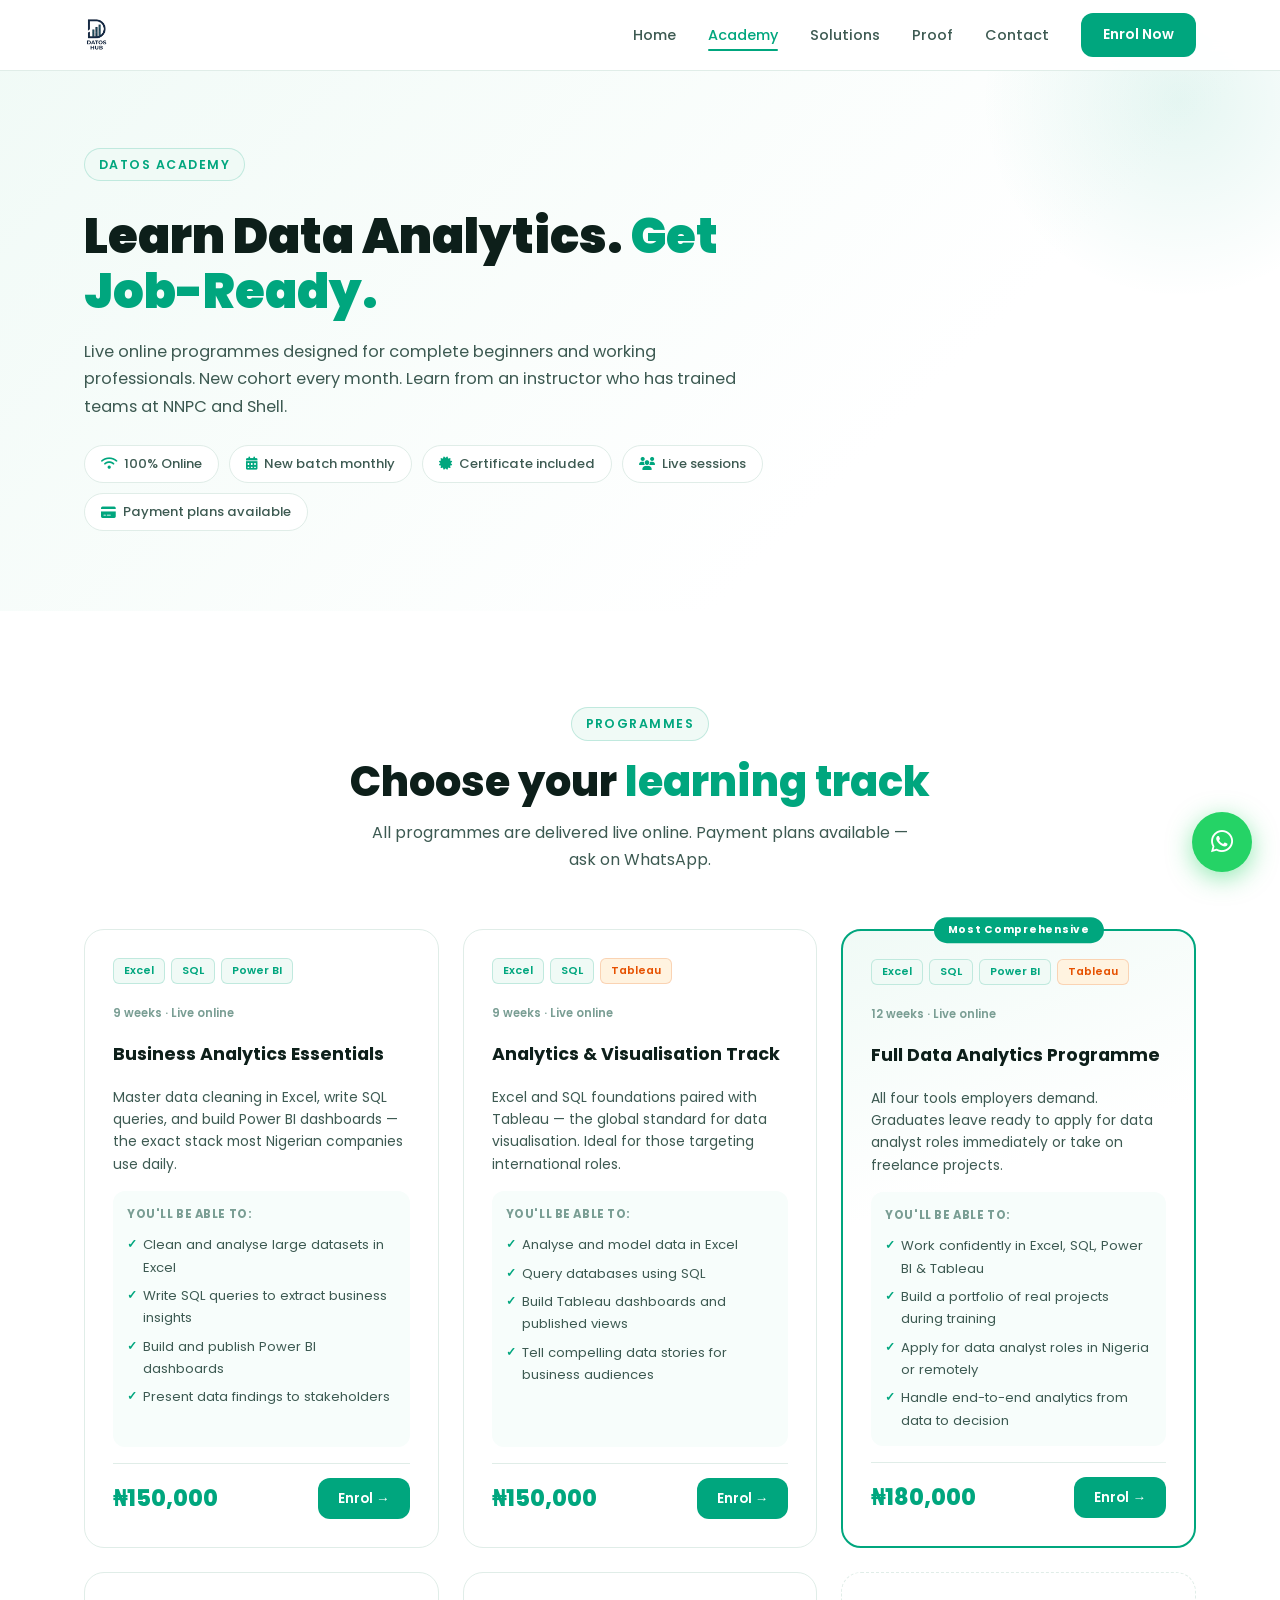
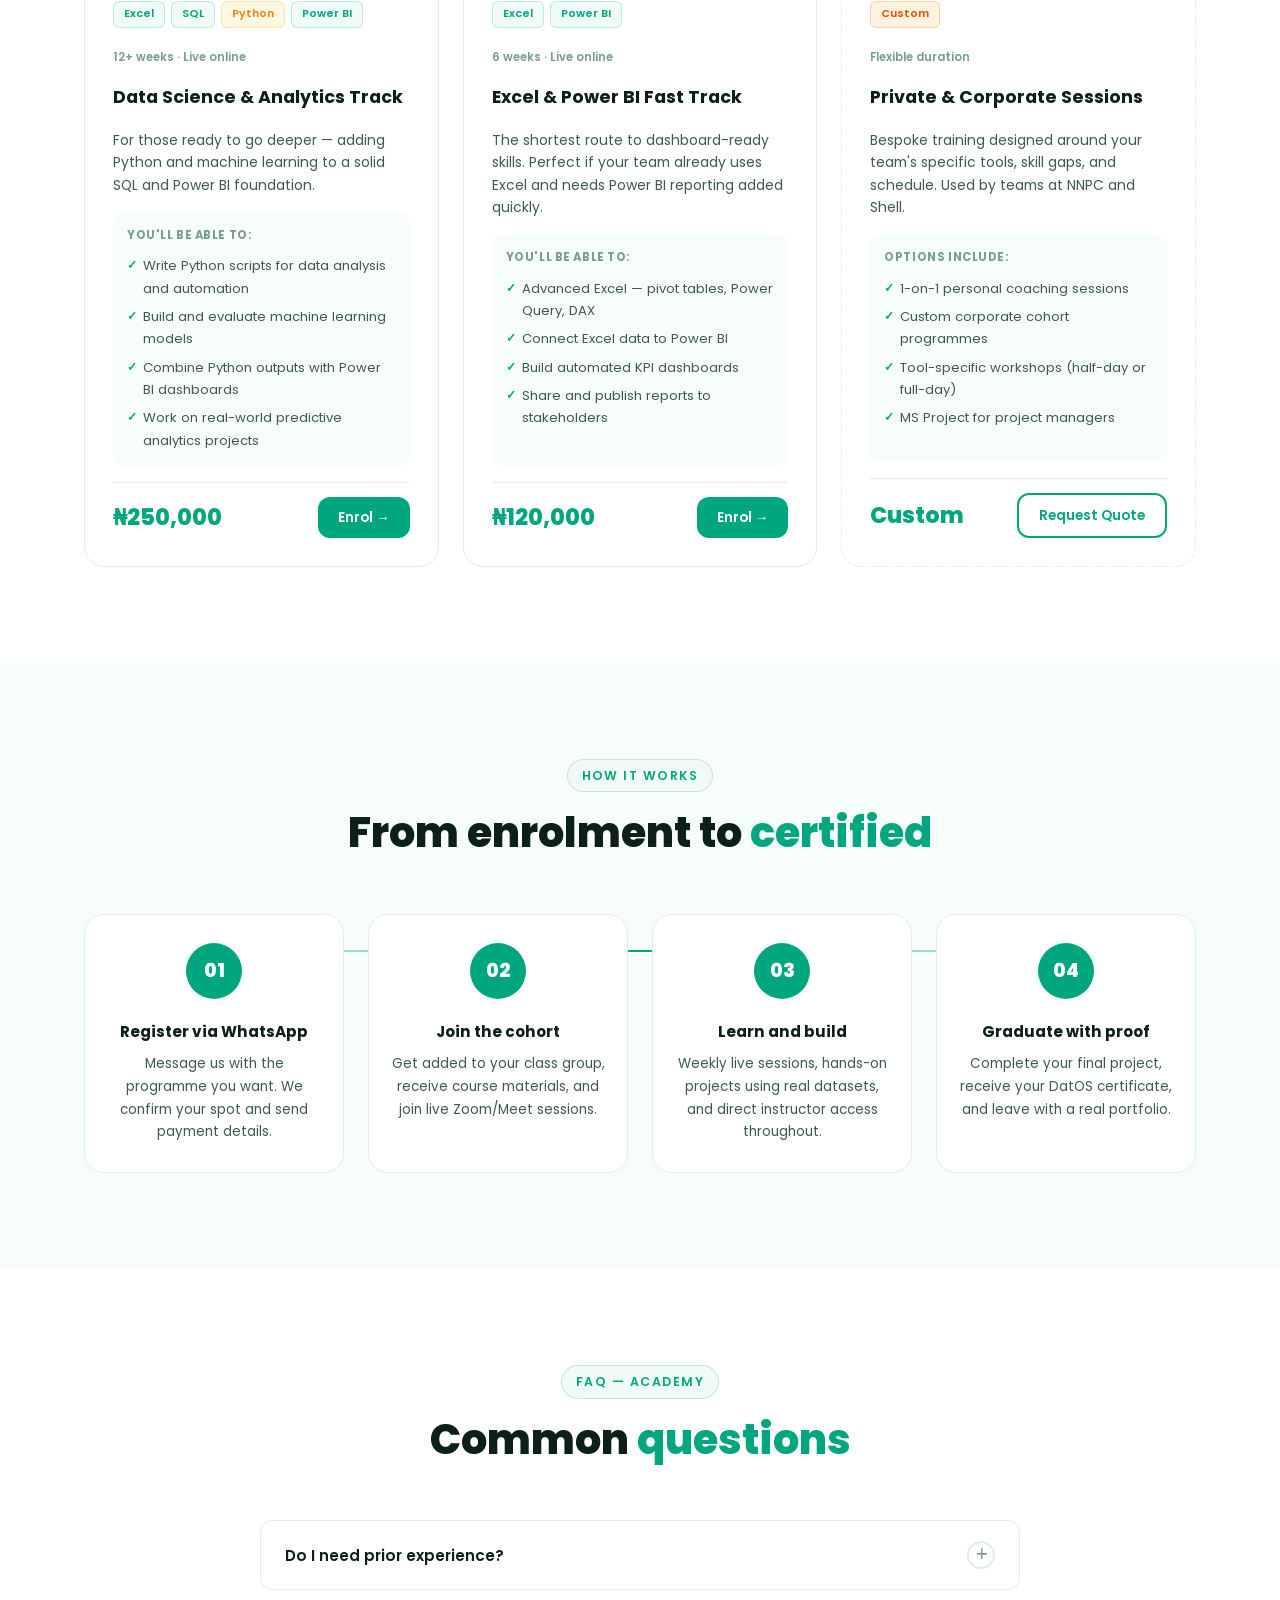
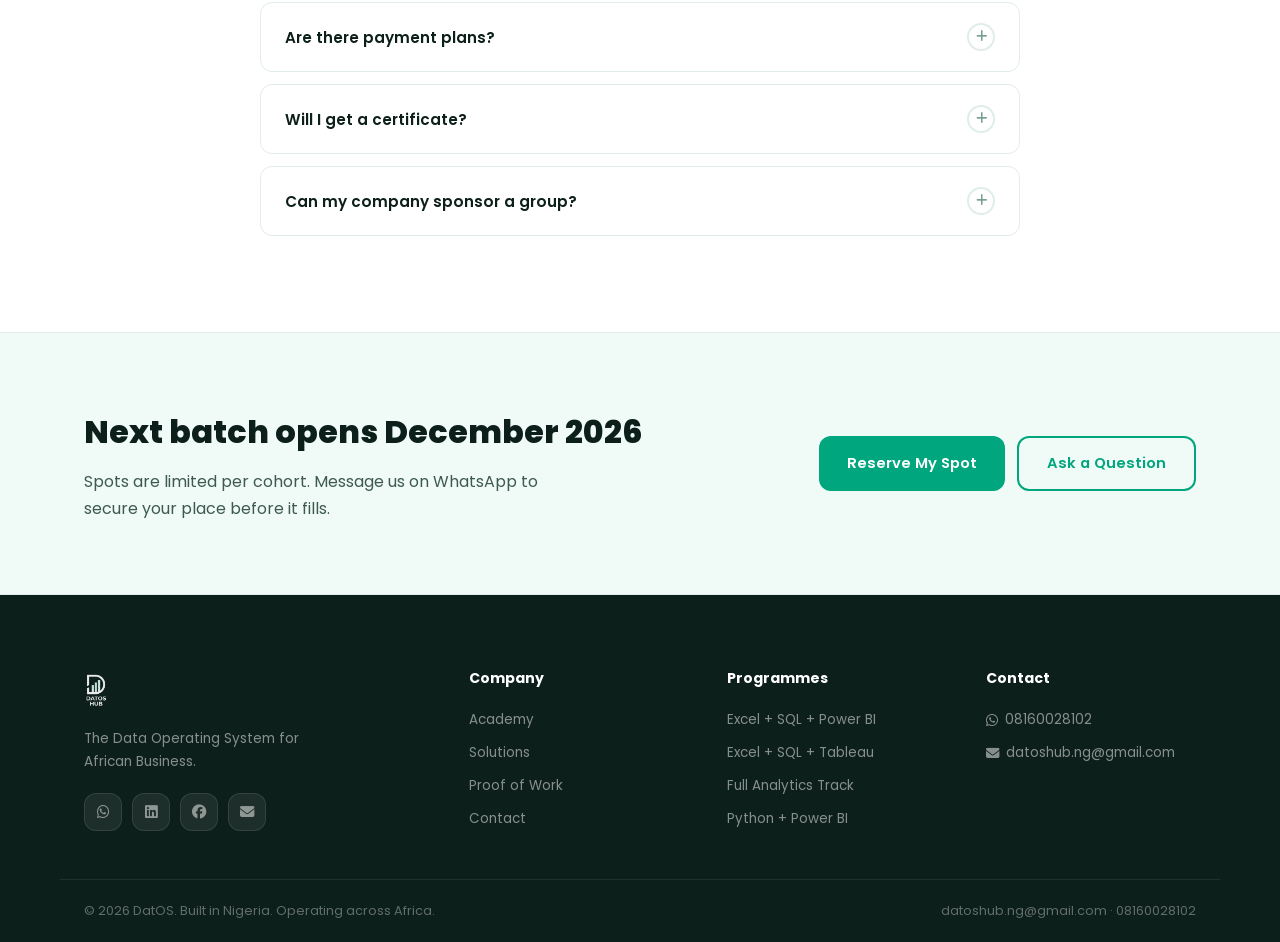
==== commit 19bb3591: "Add files via upload Update contact details and WhatsApp messages" ====
--- a/academy.html
+++ b/academy.html
@@ -75,7 +75,7 @@
           </div>
           <div class="prog-card__footer">
             <div class="prog-card__price">₦150,000</div>
-            <a href="https://wa.me/2348160028102?text=Hi%20DatOS%2C%20I%27d%20like%20to%20enrol%20in%20a%20programme%20%E2%80%94%20please%20share%20more%20details" target="_blank" class="btn btn--green btn--sm">Enrol →</a>
+            <a href="https://wa.me/2348160028102?text=Hi%20DatOS%20Hub%2C%20I%27d%20like%20to%20enrol%20in%20the%20%2ABusiness%20Analytics%20Essentials%2A%20programme%20%28Excel%2C%20SQL%2C%20Power%20BI%20%E2%80%94%209%20weeks%2C%20%E2%82%A6150%2C000%29.%20Please%20share%20the%20next%20batch%20details%20and%20payment%20information." target="_blank" class="btn btn--green btn--sm">Enrol →</a>
           </div>
         </div>
 
@@ -95,7 +95,7 @@
           </div>
           <div class="prog-card__footer">
             <div class="prog-card__price">₦150,000</div>
-            <a href="https://wa.me/2348160028102?text=Hi%20DatOS%2C%20I%27d%20like%20to%20enrol%20in%20a%20programme%20%E2%80%94%20please%20share%20more%20details" target="_blank" class="btn btn--green btn--sm">Enrol →</a>
+            <a href="https://wa.me/2348160028102?text=Hi%20DatOS%20Hub%2C%20I%27d%20like%20to%20enrol%20in%20the%20%2AAnalytics%20%26%20Visualisation%20Track%2A%20%28Excel%2C%20SQL%2C%20Tableau%20%E2%80%94%209%20weeks%2C%20%E2%82%A6150%2C000%29.%20Please%20share%20the%20next%20batch%20details%20and%20payment%20information." target="_blank" class="btn btn--green btn--sm">Enrol →</a>
           </div>
         </div>
 
@@ -116,7 +116,7 @@
           </div>
           <div class="prog-card__footer">
             <div class="prog-card__price">₦180,000</div>
-            <a href="https://wa.me/2348160028102?text=Hi%20DatOS%2C%20I%27d%20like%20to%20enrol%20in%20a%20programme%20%E2%80%94%20please%20share%20more%20details" target="_blank" class="btn btn--green btn--sm">Enrol →</a>
+            <a href="https://wa.me/2348160028102?text=Hi%20DatOS%20Hub%2C%20I%27d%20like%20to%20enrol%20in%20the%20%2AFull%20Data%20Analytics%20Programme%2A%20%28Excel%2C%20SQL%2C%20Power%20BI%2C%20Tableau%20%E2%80%94%2012%20weeks%2C%20%E2%82%A6180%2C000%29.%20Please%20share%20the%20next%20batch%20details%20and%20payment%20information." target="_blank" class="btn btn--green btn--sm">Enrol →</a>
           </div>
         </div>
 
@@ -136,7 +136,7 @@
           </div>
           <div class="prog-card__footer">
             <div class="prog-card__price">₦250,000</div>
-            <a href="https://wa.me/2348160028102?text=Hi%20DatOS%2C%20I%27d%20like%20to%20enrol%20in%20a%20programme%20%E2%80%94%20please%20share%20more%20details" target="_blank" class="btn btn--green btn--sm">Enrol →</a>
+            <a href="https://wa.me/2348160028102?text=Hi%20DatOS%20Hub%2C%20I%27d%20like%20to%20enrol%20in%20the%20%2AData%20Science%20%26%20Analytics%20Track%2A%20%28Excel%2C%20SQL%2C%20Python%2C%20Power%20BI%20%E2%80%94%2012%2B%20weeks%2C%20%E2%82%A6250%2C000%29.%20Please%20share%20the%20next%20batch%20details%20and%20payment%20information." target="_blank" class="btn btn--green btn--sm">Enrol →</a>
           </div>
         </div>
 
@@ -156,7 +156,7 @@
           </div>
           <div class="prog-card__footer">
             <div class="prog-card__price">₦120,000</div>
-            <a href="https://wa.me/2348160028102?text=Hi%20DatOS%2C%20I%27d%20like%20to%20enrol%20in%20a%20programme%20%E2%80%94%20please%20share%20more%20details" target="_blank" class="btn btn--green btn--sm">Enrol →</a>
+            <a href="https://wa.me/2348160028102?text=Hi%20DatOS%20Hub%2C%20I%27d%20like%20to%20enrol%20in%20the%20%2AExcel%20%26%20Power%20BI%20Fast%20Track%2A%20%286%20weeks%2C%20%E2%82%A6120%2C000%29.%20Please%20share%20the%20next%20batch%20details%20and%20payment%20information." target="_blank" class="btn btn--green btn--sm">Enrol →</a>
           </div>
         </div>
 
@@ -176,7 +176,7 @@
           </div>
           <div class="prog-card__footer">
             <div class="prog-card__price">Custom</div>
-            <a href="https://wa.me/2348160028102?text=Hi%20DatOS%2C%20I%27d%20like%20to%20request%20a%20quote%20for%20private%20or%20corporate%20training" target="_blank" class="btn btn--outline btn--sm">Request Quote</a>
+            <a href="https://wa.me/2348160028102?text=Hi%20DatOS%20Hub%2C%20I%27d%20like%20to%20request%20a%20quote%20for%20%2APrivate%20or%20Corporate%20Training%2A.%20Please%20share%20details%20on%20custom%20programmes%2C%20group%20pricing%2C%20and%20availability." target="_blank" class="btn btn--outline btn--sm">Request Quote</a>
           </div>
         </div>
 
@@ -226,12 +226,12 @@
 
   <footer class="footer">
     <div class="container footer__inner">
-      <div class="footer__brand"><img src="assets/logo-white.png" alt="DatOS Hub" class="logo-img--white"/><p>The Data Operating System for African Business.</p><div class="footer__socials"><a href="https://wa.me/2348160028102?text=Hi%20DatOS%2C%20I%27d%20like%20to%20chat" target="_blank"><i class="fa-brands fa-whatsapp"></i></a><a href="https://linkedin.com/in/nnaemekadestinedike" target="_blank"><i class="fa-brands fa-linkedin"></i></a><a href="mailto:datos.africa@gmail.com"><i class="fa-solid fa-envelope"></i></a></div></div>
+      <div class="footer__brand"><img src="assets/logo-white.png" alt="DatOS Hub" class="logo-img--white"/><p>The Data Operating System for African Business.</p><div class="footer__socials"><a href="https://wa.me/2348160028102?text=Hi%20DatOS%2C%20I%27d%20like%20to%20chat" target="_blank"><i class="fa-brands fa-whatsapp"></i></a><a href="https://linkedin.com/company/datoshub" target="_blank"><i class="fa-brands fa-linkedin"></i></a><a href="https://www.facebook.com/datoshuub" target="_blank"><i class="fa-brands fa-facebook"></i></a><a href="mailto:datoshub.ng@gmail.com"><i class="fa-solid fa-envelope"></i></a></div></div>
       <div class="footer__col"><h4>Company</h4><ul><li><a href="academy.html">Academy</a></li><li><a href="solutions.html">Solutions</a></li><li><a href="proof.html">Proof of Work</a></li><li><a href="contact.html">Contact</a></li></ul></div>
       <div class="footer__col"><h4>Programmes</h4><ul><li><a href="academy.html">Excel + SQL + Power BI</a></li><li><a href="academy.html">Excel + SQL + Tableau</a></li><li><a href="academy.html">Full Analytics Track</a></li><li><a href="academy.html">Python + Power BI</a></li></ul></div>
-      <div class="footer__col"><h4>Contact</h4><ul><li><a href="https://wa.me/2348160028102?text=Hi%20DatOS%2C%20I%27d%20like%20to%20chat" target="_blank"><i class="fa-brands fa-whatsapp"></i> 08160028102</a></li><li><a href="mailto:datos.africa@gmail.com"><i class="fa-solid fa-envelope"></i> datos.africa@gmail.com</a></li></ul></div>
-    </div>
-    <div class="container footer__bottom"><span>© 2026 DatOS. Built in Nigeria. Operating across Africa.</span><span>datos.africa@gmail.com · 08160028102</span></div>
+      <div class="footer__col"><h4>Contact</h4><ul><li><a href="https://wa.me/2348160028102?text=Hi%20DatOS%2C%20I%27d%20like%20to%20chat" target="_blank"><i class="fa-brands fa-whatsapp"></i> 08160028102</a></li><li><a href="mailto:datoshub.ng@gmail.com"><i class="fa-solid fa-envelope"></i> datoshub.ng@gmail.com</a></li></ul></div>
+    </div>
+    <div class="container footer__bottom"><span>© 2026 DatOS. Built in Nigeria. Operating across Africa.</span><span>datoshub.ng@gmail.com · 08160028102</span></div>
   </footer>
 
   <a href="https://wa.me/2348160028102?text=Hi%20DatOS%2C%20I%27d%20like%20to%20chat" target="_blank" class="wa-float"><i class="fa-brands fa-whatsapp"></i><span class="wa-float__tooltip">Chat with us</span></a>
